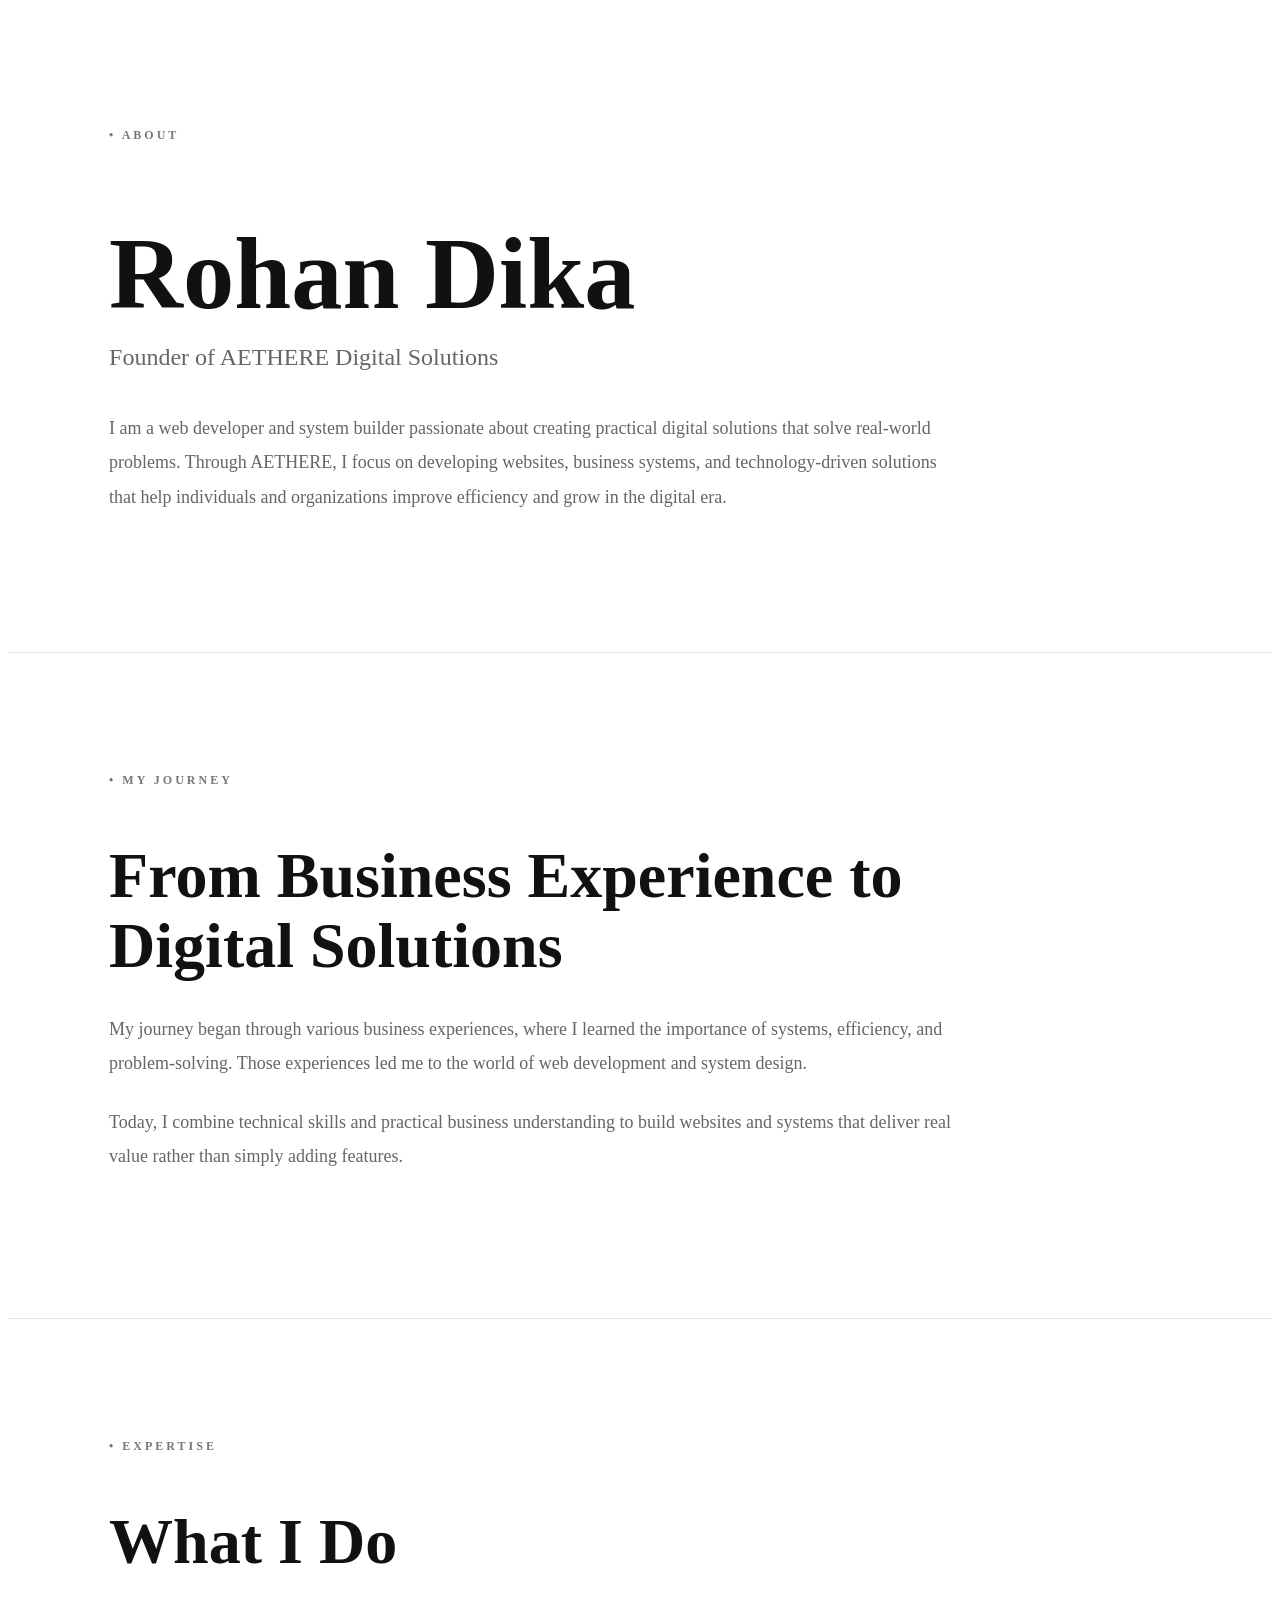
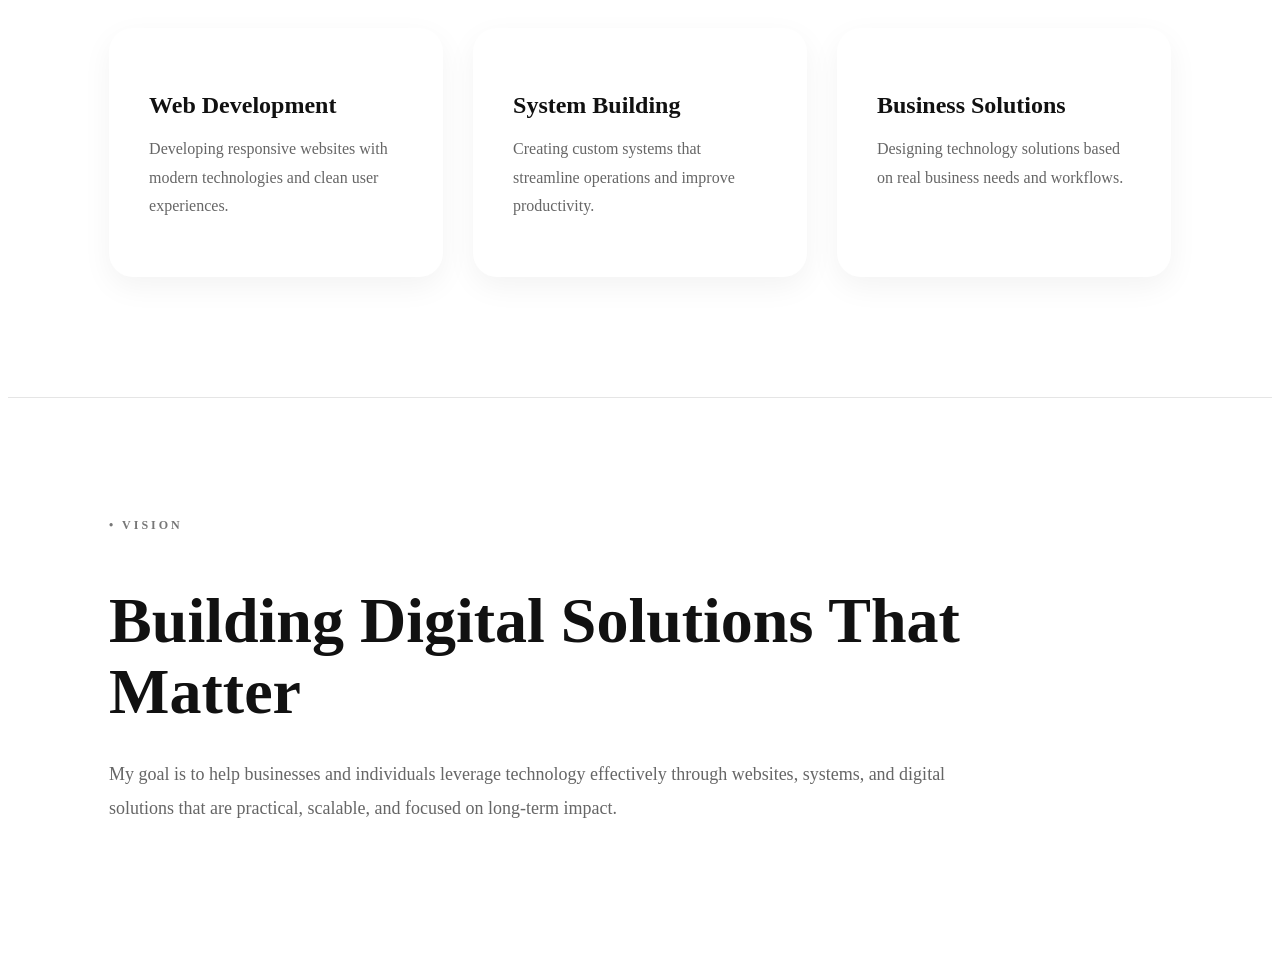
==== about.html @ d003dc17 "Initial portfolio upload" ====
<!DOCTYPE html>
<html lang="en">

<head>
    <meta charset="UTF-8">
    <meta name="viewport" content="width=device-width, initial-scale=1.0">
    <title>About | AETHERE</title>

    <style>
        /* =========================
   ABOUT PAGE
========================= */

.about-page,
.journey,
.expertise,
.vision{
    padding:120px 8%;
}

.container{
    max-width:1400px;
    margin:auto;
}

.section-tag{
    display:block;
    font-size:12px;
    font-weight:600;
    letter-spacing:3px;
    text-transform:uppercase;
    color:#777;
    margin-bottom:20px;
}

.about-page h1{
    font-size:clamp(60px,8vw,120px);
    line-height:.9;
    margin-bottom:15px;
    color:#111;
}

.about-page h3{
    font-size:24px;
    font-weight:500;
    color:#666;
    margin-bottom:40px;
}

.about-intro{
    max-width:850px;
    font-size:18px;
    line-height:1.9;
    color:#666;
}

.journey{
    border-top:1px solid #e5e5e5;
}

.journey h2,
.expertise h2,
.vision h2{
    font-size:clamp(42px,5vw,72px);
    line-height:1.1;
    margin-bottom:30px;
    color:#111;
    max-width:900px;
}

.journey p,
.vision p{
    max-width:850px;
    font-size:18px;
    line-height:1.9;
    color:#666;
    margin-bottom:25px;
}

/* =========================
   EXPERTISE
========================= */

.expertise-grid{
    display:grid;
    grid-template-columns:repeat(auto-fit,minmax(280px,1fr));
    gap:30px;
    margin-top:50px;
}

.card{
    background:#fff;
    padding:40px;
    border-radius:24px;
    box-shadow:0 10px 30px rgba(0,0,0,.05);
    transition:.4s ease;
}

.card:hover{
    transform:translateY(-10px);
    box-shadow:0 20px 50px rgba(0,0,0,.08);
}

.card h3{
    font-size:24px;
    margin-bottom:15px;
    color:#111;
}

.card p{
    color:#666;
    line-height:1.8;
}

/* =========================
   SECTION DIVIDER
========================= */

.expertise,
.vision{
    border-top:1px solid #e5e5e5;
}

/* =========================
   FADE ANIMATION
========================= */

.about-page,
.journey,
.expertise,
.vision{
    animation:fadeUp .8s ease;
}

@keyframes fadeUp{

    from{
        opacity:0;
        transform:translateY(40px);
    }

    to{
        opacity:1;
        transform:translateY(0);
    }

}

/* =========================
   RESPONSIVE
========================= */

@media(max-width:768px){

    .about-page,
    .journey,
    .expertise,
    .vision{
        padding:80px 7%;
    }

    .about-page h1{
        font-size:56px;
    }

    .about-page h3{
        font-size:20px;
    }

    .journey h2,
    .expertise h2,
    .vision h2{
        font-size:42px;
    }

    .about-intro,
    .journey p,
    .vision p{
        font-size:16px;
    }

    .card{
        padding:30px;
    }

}
    </style>
</head>

<body>

<section class="about-page">

    <div class="container">

        <span class="section-tag">
            • ABOUT
        </span>

        <h1>
            Rohan Dika
        </h1>

        <h3>
            Founder of AETHERE Digital Solutions
        </h3>

        <p class="about-intro">

            I am a web developer and system builder passionate about
            creating practical digital solutions that solve real-world
            problems. Through AETHERE, I focus on developing websites,
            business systems, and technology-driven solutions that help
            individuals and organizations improve efficiency and grow
            in the digital era.

        </p>

    </div>

</section>

<section class="journey">

    <div class="container">

        <span class="section-tag">
            • MY JOURNEY
        </span>

        <h2>
            From Business Experience
            to Digital Solutions
        </h2>

        <p>

            My journey began through various business experiences,
            where I learned the importance of systems, efficiency,
            and problem-solving. Those experiences led me to the
            world of web development and system design.

        </p>

        <p>

            Today, I combine technical skills and practical business
            understanding to build websites and systems that deliver
            real value rather than simply adding features.

        </p>

    </div>

</section>

<section class="expertise">

    <div class="container">

        <span class="section-tag">
            • EXPERTISE
        </span>

        <h2>
            What I Do
        </h2>

        <div class="expertise-grid">

            <div class="card">

                <h3>Web Development</h3>

                <p>
                    Developing responsive websites with modern
                    technologies and clean user experiences.
                </p>

            </div>

            <div class="card">

                <h3>System Building</h3>

                <p>
                    Creating custom systems that streamline
                    operations and improve productivity.
                </p>

            </div>

            <div class="card">

                <h3>Business Solutions</h3>

                <p>
                    Designing technology solutions based on
                    real business needs and workflows.
                </p>

            </div>

        </div>

    </div>

</section>

<section class="vision">

    <div class="container">

        <span class="section-tag">
            • VISION
        </span>

        <h2>
            Building Digital
            Solutions That Matter
        </h2>

        <p>

            My goal is to help businesses and individuals leverage
            technology effectively through websites, systems, and
            digital solutions that are practical, scalable, and
            focused on long-term impact.

        </p>

    </div>

</section>

</body>
</html>
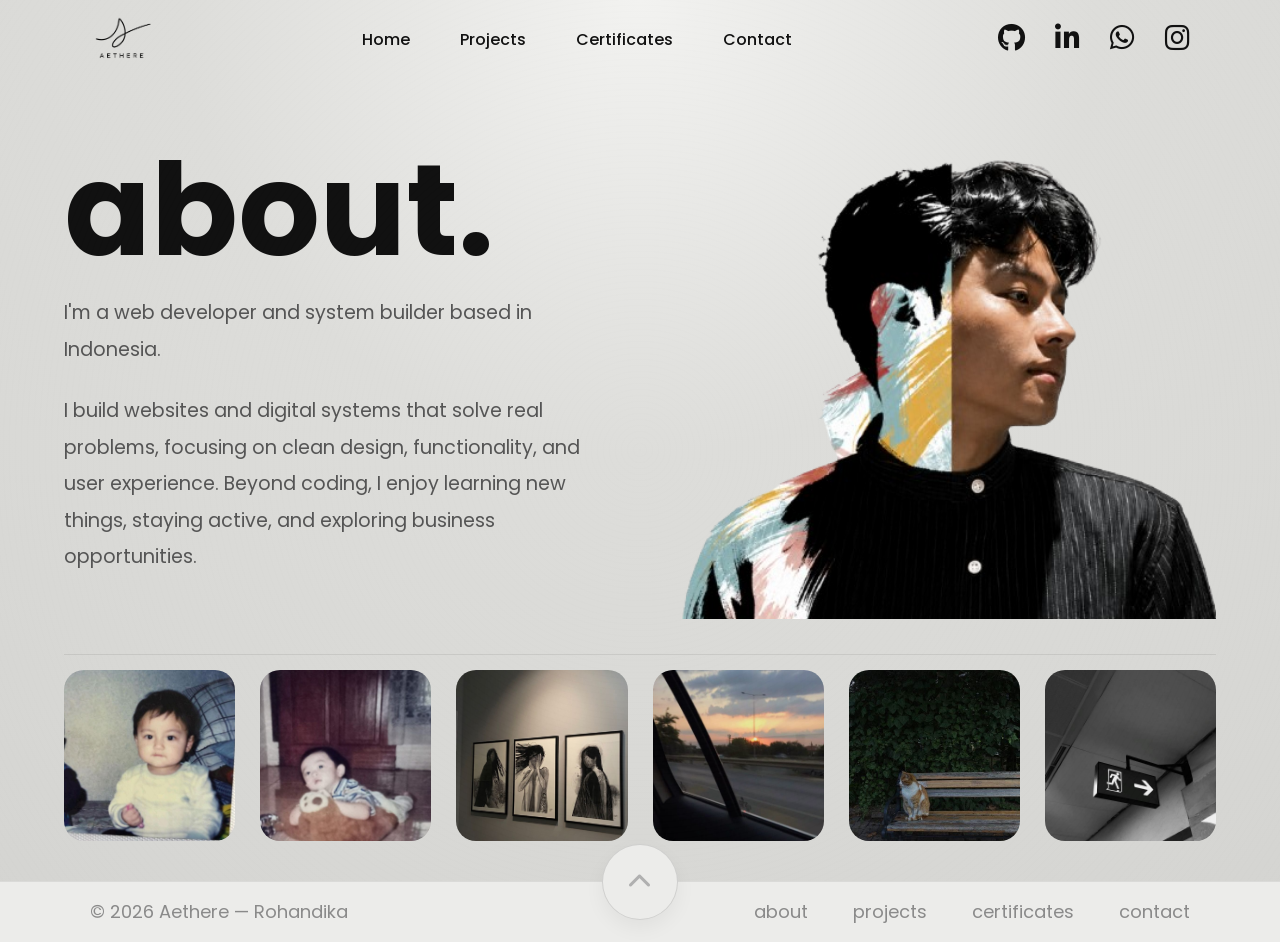
==== commit cbae5ebb: "Update portfolio layout and mobile responsiveness" ====
--- a/about.html
+++ b/about.html
@@ -4,334 +4,170 @@
 <head>
     <meta charset="UTF-8">
     <meta name="viewport" content="width=device-width, initial-scale=1.0">
-    <title>About | AETHERE</title>
+    <title>Aethere | Rohandika</title>
 
-    <style>
-        /* =========================
-   ABOUT PAGE
-========================= */
+    <link rel="stylesheet" href="assets/css/about.css">
 
-.about-page,
-.journey,
-.expertise,
-.vision{
-    padding:120px 8%;
-}
+    <link href="https://fonts.googleapis.com/css2?family=Poppins:wght@300;400;500;600;700;800&display=swap"
+        rel="stylesheet">
 
-.container{
-    max-width:1400px;
-    margin:auto;
-}
-
-.section-tag{
-    display:block;
-    font-size:12px;
-    font-weight:600;
-    letter-spacing:3px;
-    text-transform:uppercase;
-    color:#777;
-    margin-bottom:20px;
-}
-
-.about-page h1{
-    font-size:clamp(60px,8vw,120px);
-    line-height:.9;
-    margin-bottom:15px;
-    color:#111;
-}
-
-.about-page h3{
-    font-size:24px;
-    font-weight:500;
-    color:#666;
-    margin-bottom:40px;
-}
-
-.about-intro{
-    max-width:850px;
-    font-size:18px;
-    line-height:1.9;
-    color:#666;
-}
-
-.journey{
-    border-top:1px solid #e5e5e5;
-}
-
-.journey h2,
-.expertise h2,
-.vision h2{
-    font-size:clamp(42px,5vw,72px);
-    line-height:1.1;
-    margin-bottom:30px;
-    color:#111;
-    max-width:900px;
-}
-
-.journey p,
-.vision p{
-    max-width:850px;
-    font-size:18px;
-    line-height:1.9;
-    color:#666;
-    margin-bottom:25px;
-}
-
-/* =========================
-   EXPERTISE
-========================= */
-
-.expertise-grid{
-    display:grid;
-    grid-template-columns:repeat(auto-fit,minmax(280px,1fr));
-    gap:30px;
-    margin-top:50px;
-}
-
-.card{
-    background:#fff;
-    padding:40px;
-    border-radius:24px;
-    box-shadow:0 10px 30px rgba(0,0,0,.05);
-    transition:.4s ease;
-}
-
-.card:hover{
-    transform:translateY(-10px);
-    box-shadow:0 20px 50px rgba(0,0,0,.08);
-}
-
-.card h3{
-    font-size:24px;
-    margin-bottom:15px;
-    color:#111;
-}
-
-.card p{
-    color:#666;
-    line-height:1.8;
-}
-
-/* =========================
-   SECTION DIVIDER
-========================= */
-
-.expertise,
-.vision{
-    border-top:1px solid #e5e5e5;
-}
-
-/* =========================
-   FADE ANIMATION
-========================= */
-
-.about-page,
-.journey,
-.expertise,
-.vision{
-    animation:fadeUp .8s ease;
-}
-
-@keyframes fadeUp{
-
-    from{
-        opacity:0;
-        transform:translateY(40px);
-    }
-
-    to{
-        opacity:1;
-        transform:translateY(0);
-    }
-
-}
-
-/* =========================
-   RESPONSIVE
-========================= */
-
-@media(max-width:768px){
-
-    .about-page,
-    .journey,
-    .expertise,
-    .vision{
-        padding:80px 7%;
-    }
-
-    .about-page h1{
-        font-size:56px;
-    }
-
-    .about-page h3{
-        font-size:20px;
-    }
-
-    .journey h2,
-    .expertise h2,
-    .vision h2{
-        font-size:42px;
-    }
-
-    .about-intro,
-    .journey p,
-    .vision p{
-        font-size:16px;
-    }
-
-    .card{
-        padding:30px;
-    }
-
-}
-    </style>
+        <link rel="stylesheet"
+href="https://cdnjs.cloudflare.com/ajax/libs/font-awesome/6.7.2/css/all.min.css">
 </head>
 
 <body>
 
-<section class="about-page">
+  <nav class="navbar">
 
-    <div class="container">
+    <a href="aethere.html" class="logo">
+        <img src="assets/images/logo.png" alt="Aethere Logo">
+    </a>
 
-        <span class="section-tag">
-            • ABOUT
-        </span>
+    <!-- HAMBURGER -->
+    <div class="hamburger">
 
-        <h1>
-            Rohan Dika
-        </h1>
+        <span></span>
+        <span></span>
+        <span></span>
 
-        <h3>
-            Founder of AETHERE Digital Solutions
-        </h3>
+    </div>
 
-        <p class="about-intro">
+    <!-- MENU -->
+ <ul class="nav-links">
 
-            I am a web developer and system builder passionate about
-            creating practical digital solutions that solve real-world
-            problems. Through AETHERE, I focus on developing websites,
-            business systems, and technology-driven solutions that help
-            individuals and organizations improve efficiency and grow
-            in the digital era.
+    <li><a href="index.html">Home</a></li>
 
-        </p>
+    <li><a href="projects.html">Projects</a></li>
+
+    <li><a href="certificates.html">Certificates</a></li>
+
+    <li><a href="contact.html">Contact</a></li>
+
+    <li class="mobile-social">
+
+        <a href="https://github.com/aethereeth-code" target="_blank">
+            <i class="fa-brands fa-github"></i>
+        </a>
+
+        <a href="https://www.linkedin.com/in/rohandika-121b37414" target="_blank">
+            <i class="fa-brands fa-linkedin-in"></i>
+        </a>
+
+        <a href="https://wa.me/628985493923" target="_blank">
+            <i class="fa-brands fa-whatsapp"></i>
+        </a>
+
+        <a href="https://www.instagram.com/aethereeth" target="_blank">
+            <i class="fa-brands fa-instagram"></i>
+        </a>
+
+    </li>
+
+</ul>
+
+    <!-- SOCIAL -->
+    <div class="social-links">
+
+        <a href="https://github.com/aethereeth-code"
+           target="_blank">
+
+            <i class="fa-brands fa-github"></i>
+
+        </a>
+
+        <a href="https://www.linkedin.com/in/rohandika-121b37414"
+           target="_blank">
+
+            <i class="fa-brands fa-linkedin-in"></i>
+
+        </a>
+
+        <a href="https://wa.me/628985493923"
+           target="_blank">
+
+            <i class="fa-brands fa-whatsapp"></i>
+
+        </a>
+
+        <a href="https://www.instagram.com/aethereeth"
+           target="_blank">
+
+            <i class="fa-brands fa-instagram"></i>
+
+        </a>
+
+    </div>
+
+</nav>
+
+<section class="about-section">
+
+    <div class="about-grid">
+
+        <div class="about-text">
+
+            <h1>about.</h1>
+
+         <p class="intro">
+    I'm a web developer and system builder based in Indonesia.
+</p>
+
+<p>
+    I build websites and digital systems that solve real problems,
+    focusing on clean design, functionality, and user experience.
+    Beyond coding, I enjoy learning new things, staying active,
+    and exploring business opportunities.
+</p>
+
+        </div>
+
+        <div class="about-image">
+
+            <img src="assets/images/profile2.png" alt="Rohandika">
+
+        </div>
+
+    </div>
+
+    <div class="memory-gallery">
+
+        <img src="assets/images/childhood.jpg" alt="">
+        <img src="assets/images/school.jpg" alt="">
+        <img src="assets/images/current.jpg" alt="">
+        <img src="assets/images/work.jpg" alt="">
+        <img src="assets/images/gym.jpg" alt="">
+        <img src="assets/images/family.jpg" alt="">
 
     </div>
 
 </section>
 
-<section class="journey">
+<footer class="footer">
+<a href="#" class="back-top" id="backTop">
+    <i class="fa-solid fa-chevron-up"></i>
+</a>
 
-    <div class="container">
+    <div class="footer-content">
 
-        <span class="section-tag">
-            • MY JOURNEY
-        </span>
+        <p>© 2026 Aethere — Rohandika</p>
 
-        <h2>
-            From Business Experience
-            to Digital Solutions
-        </h2>
+        <div class="footer-links">
 
-        <p>
+            <a href="about.html">about</a>
 
-            My journey began through various business experiences,
-            where I learned the importance of systems, efficiency,
-            and problem-solving. Those experiences led me to the
-            world of web development and system design.
+            <a href="projects.html">projects</a>
 
-        </p>
+            <a href="certificates.html">certificates</a>
 
-        <p>
-
-            Today, I combine technical skills and practical business
-            understanding to build websites and systems that deliver
-            real value rather than simply adding features.
-
-        </p>
-
-    </div>
-
-</section>
-
-<section class="expertise">
-
-    <div class="container">
-
-        <span class="section-tag">
-            • EXPERTISE
-        </span>
-
-        <h2>
-            What I Do
-        </h2>
-
-        <div class="expertise-grid">
-
-            <div class="card">
-
-                <h3>Web Development</h3>
-
-                <p>
-                    Developing responsive websites with modern
-                    technologies and clean user experiences.
-                </p>
-
-            </div>
-
-            <div class="card">
-
-                <h3>System Building</h3>
-
-                <p>
-                    Creating custom systems that streamline
-                    operations and improve productivity.
-                </p>
-
-            </div>
-
-            <div class="card">
-
-                <h3>Business Solutions</h3>
-
-                <p>
-                    Designing technology solutions based on
-                    real business needs and workflows.
-                </p>
-
-            </div>
+            <a href="contact.html">contact</a>
 
         </div>
 
     </div>
 
-</section>
+</footer>
 
-<section class="vision">
+<script src="assets/js/main.js"></script>
+</body>
 
-    <div class="container">
-
-        <span class="section-tag">
-            • VISION
-        </span>
-
-        <h2>
-            Building Digital
-            Solutions That Matter
-        </h2>
-
-        <p>
-
-            My goal is to help businesses and individuals leverage
-            technology effectively through websites, systems, and
-            digital solutions that are practical, scalable, and
-            focused on long-term impact.
-
-        </p>
-
-    </div>
-
-</section>
-
-</body>
 </html>
--- a/assets/css/about.css
+++ b/assets/css/about.css
@@ -0,0 +1,599 @@
+* {
+    margin: 0;
+    padding: 0;
+    box-sizing: border-box;
+}
+
+body {
+    font-family: 'Poppins', sans-serif;
+    color: #111;
+    overflow-x: hidden;
+    min-height: 100vh;
+
+    background:
+        radial-gradient(
+            circle at top,
+            #f2f2f0 0%,
+            #ddddda 40%,
+            #d4d4d1 100%
+        );
+
+    position: relative;
+}
+
+/* Texture tissue */
+body::before {
+    content: "";
+    position: fixed;
+    inset: 0;
+
+    pointer-events: none;
+
+    opacity: .04;
+
+    background-image:
+        repeating-radial-gradient(
+            circle at center,
+            rgba(0, 0, 0, .08) 0,
+            rgba(0, 0, 0, .08) 1px,
+            transparent 2px,
+            transparent 6px
+        );
+
+    z-index: 0;
+}
+
+.navbar,
+.hero {
+    position: relative;
+    z-index: 1;
+}
+
+/* NAVBAR */
+
+.navbar {
+    display: flex;
+    justify-content: space-between;
+    align-items: center;
+
+    padding: 15px 7%;
+}
+
+.logo{
+    text-decoration: none;
+    color: inherit;
+    display: inline-block;
+}
+.navbar ul {
+    display: flex;
+    gap: 50px;
+    list-style: none;
+}
+
+.navbar a {
+    text-decoration: none;
+    color: #111;
+}
+
+/*js*/
+
+.navbar {
+
+    position: sticky;
+
+    top: 0;
+
+    z-index: 999;
+
+    transition: .3s;
+}
+
+.navbar.scrolled {
+
+    background: rgba(255, 255, 255, .7);
+
+    backdrop-filter: blur(12px);
+
+    box-shadow:
+        0 10px 30px rgba(0, 0, 0, .05);
+}
+
+.mobile-social{
+    display:none;
+}
+
+.social-links {
+    display: flex;
+    align-items: center;
+    gap: 30px;
+}
+
+.social-links a {
+    color: #111;
+    font-size: 28px;
+
+    transition: .3s ease;
+}
+
+.social-links a:hover {
+    transform: translateY(-4px);
+    opacity: .7;
+}
+
+.nav-links{
+    display:flex;
+    gap:50px;
+    list-style:none;
+}
+
+.nav-links a{
+    text-decoration:none;
+    color:#111;
+    font-weight:500;
+    position:relative;
+    transition:.3s ease;
+}
+
+.nav-links a::after{
+    content:'';
+    position:absolute;
+    left:0;
+    bottom:-8px;
+    width:0;
+    height:2px;
+    background:#111;
+    transition:.3s ease;
+}
+
+.nav-links a:hover::after,
+.nav-links a.active::after{
+    width:100%;
+}
+
+.nav-links a:hover{
+    opacity:.7;
+}
+
+.logo{
+    display:flex;
+    align-items:center;
+    height:auto;
+}
+
+.logo img{
+    width:65px;
+    height:auto;
+    display:block;
+}
+
+.logo img:hover {
+    opacity: .8;
+}
+
+.hamburger{
+
+    display:none;
+
+    flex-direction:column;
+
+    gap:5px;
+
+    cursor:pointer;
+}
+
+.hamburger span{
+
+    width:28px;
+
+    height:3px;
+
+    background:#111;
+
+    border-radius:20px;
+
+    transition:.3s;
+}
+
+
+.about-section{
+    width:min(1400px,90%);
+    margin:auto;
+    padding:60px 0 80px;
+}
+
+.about-grid{
+    display:grid;
+    grid-template-columns:1fr 1fr;
+
+    align-items:center;
+
+    gap:80px;
+
+      padding-bottom:35px;
+
+    border-bottom:1px solid rgba(0,0,0,.08);
+}
+
+.about-text h1{
+    font-size:clamp(5rem,10vw,8rem);
+
+    line-height:.85;
+
+    margin-bottom:30px;
+}
+
+.intro{
+    font-size:2rem;
+
+    color:#666;
+
+    margin-bottom:40px;
+}
+
+.about-text p{
+    font-size:1.2rem;
+
+    line-height:1.9;
+
+    color:#555;
+
+    margin-bottom:25px;
+}
+
+.about-image{
+
+    display:flex;
+
+    justify-content:center;
+
+    align-items:flex-start;
+
+    height:480px;
+
+    overflow:hidden;
+}
+
+.about-image img{
+
+    width:100%;
+
+    max-width:600px;
+
+    display:block;
+}
+
+.memory-gallery{
+    display:grid;
+
+    grid-template-columns:repeat(6,1fr);
+
+    gap:25px;
+
+      margin-top:15px;
+}
+
+.memory-gallery img{
+    width:100%;
+
+    aspect-ratio:1;
+
+    object-fit:cover;
+
+    border-radius:20px;
+
+    transition:.3s;
+}
+
+.memory-gallery img:hover{
+    transform:translateY(-8px);
+}
+
+/*footer*/
+.footer{
+
+    position:relative;
+
+    padding:10px 7%;
+
+    margin-top:-40px;
+
+    background:#ececea;
+
+    border-top:1px solid rgba(0,0,0,.08);
+}
+.back-top{
+
+    position:absolute;
+
+    top:-38px;
+
+    left:50%;
+
+    transform:translateX(-50%);
+
+    width:76px;
+
+    height:76px;
+
+    border-radius:50%;
+
+    background:#ececea;
+
+    border:1px solid rgba(0,0,0,.12);
+
+    display:flex;
+
+    align-items:center;
+
+    justify-content:center;
+
+    text-decoration:none;
+
+    color:#b0b0b0;
+
+    font-size:24px;
+
+    transition:.3s;
+
+    box-shadow:
+    0 8px 20px rgba(0,0,0,.05);
+}
+
+.back-top:hover{
+
+    transform:translateX(-50%) translateY(-5px);
+
+    color:#111;
+}
+
+.footer-content{
+    max-width:1400px;
+
+    margin:auto;
+
+    display:flex;
+
+    justify-content:space-between;
+
+    align-items:center;
+
+    min-height:40px;
+}
+
+.footer-content p{
+
+    color:#8a8a8a;
+
+    font-size:18px;
+
+    margin:0;
+}
+
+.footer-links{
+
+    display:flex;
+
+    gap:45px;
+}
+
+.footer-links a{
+
+    text-decoration:none;
+
+    color:#8a8a8a;
+
+    font-size:18px;
+
+    transition:.3s;
+}
+
+.footer-links a:hover{
+
+    color:#111;
+}
+
+
+@media (max-width:768px){
+
+    /* NAVBAR */
+
+    .navbar{
+        display:flex;
+        justify-content:space-between;
+        align-items:center;
+        padding:15px 20px;
+        position:relative;
+    }
+
+    .logo img{
+        width:60px;
+        height:auto;
+    }
+
+    /* HAMBURGER */
+
+    .hamburger{
+        display:flex;
+        flex-direction:column;
+        gap:5px;
+        cursor:pointer;
+        z-index:1001;
+    }
+
+    .hamburger span{
+        width:28px;
+        height:3px;
+        background:#111;
+        border-radius:20px;
+    }
+
+    /* MENU */
+
+    .nav-links{
+        position:absolute;
+        top:100%;
+        left:0;
+        width:100%;
+        background:#ececea;
+
+        display:flex;
+        flex-direction:column;
+        align-items:center;
+
+        gap:25px;
+        padding:30px 0;
+
+        transform:translateY(-150%);
+        opacity:0;
+        visibility:hidden;
+
+        transition:.4s ease;
+        z-index:999;
+    }
+
+    .nav-links.active{
+        transform:translateY(0);
+        opacity:1;
+        visibility:visible;
+    }
+
+    .social-links{
+        display:none;
+    }
+
+    .mobile-social{
+        display:flex !important;
+        justify-content:center;
+        align-items:center;
+        gap:30px;
+        margin-top:25px;
+        padding-top:25px;
+        border-top:1px solid rgba(0,0,0,.1);
+        width:100%;
+    }
+
+    .mobile-social a{
+        font-size:28px;
+        color:#111;
+    }
+
+    .about-section{
+        width:90%;
+        padding:40px 0 60px;
+    }
+
+    .about-grid{
+        display:grid;
+        grid-template-columns:1fr;
+        gap:25px;
+
+        padding-bottom:30px;
+    }
+
+    /* TEXT */
+    .about-text{
+        text-align:left;
+    }
+
+    .about-text h1{
+        font-size:4.5rem;
+        line-height:.9;
+        margin-bottom:20px;
+    }
+
+    .intro{
+        font-size:1rem;
+        margin-bottom:20px;
+    }
+
+    .about-text p{
+        font-size:.95rem;
+        line-height:1.8;
+        margin-bottom:15px;
+    }
+
+    /* FOTO */
+    .about-image{
+        overflow:hidden;
+        display:flex;
+        justify-content:center;
+    }
+
+    .about-image img{
+        width:100%;
+        max-width:330px;
+
+        /* potong bagian bawah */
+        height:380px;
+        object-fit:cover;
+        object-position:center top;
+
+        transform:translateY(25px);
+    }
+
+    /* GALERI */
+    .memory-gallery{
+        grid-template-columns:repeat(2,1fr);
+
+        gap:12px;
+
+        margin-top:25px;
+    }
+
+    .memory-gallery img{
+        border-radius:15px;
+    }
+ 
+}
+
+
+@media (max-width:768px){
+
+ .footer{
+    padding:70px 20px 25px !important;
+    margin-top:40px !important;
+}
+
+    .footer-content{
+        display:flex !important;
+        justify-content:center !important;
+        align-items:center !important;
+        text-align:center !important;
+
+        min-height:auto !important;
+        max-width:none !important;
+    }
+
+    .footer-content p{
+        width:100%;
+        text-align:center;
+        margin:0;
+         font-size:14px;
+    }
+
+    .footer-links{
+        display:none !important;
+    }
+
+    .back-top{
+          width:55px;
+    height:55px;
+    top:-22px;
+        font-size:18px;
+    }
+
+     .projects-section{
+        padding-bottom:20px !important;
+    }
+
+    .projects-grid{
+        margin-bottom:0 !important;
+    }
+
+    .footer{
+        margin-top:10px !important;
+    }
+   .explore-btn{
+        display:none !important;
+    }
+}
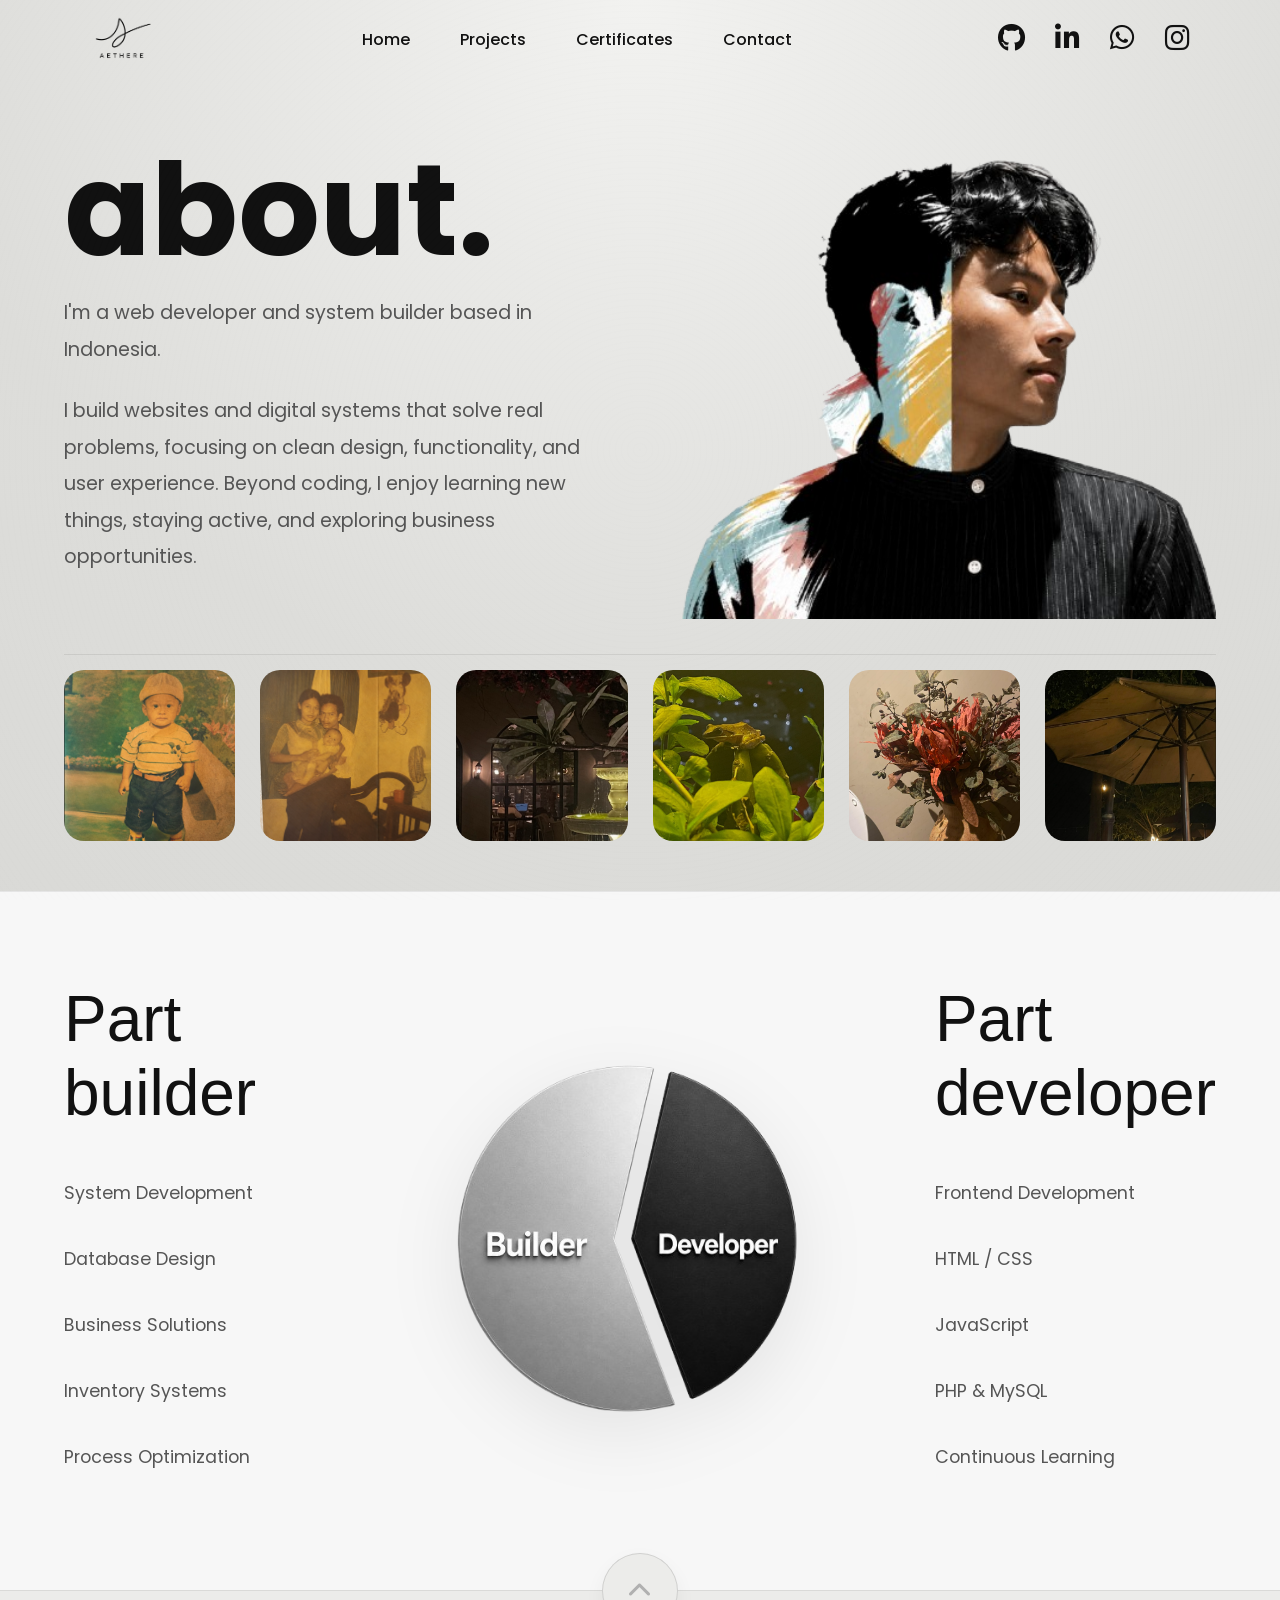
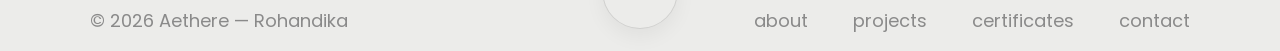
==== commit d56259ef: "Initial AETHERE portfolio commit" ====
--- a/about.html
+++ b/about.html
@@ -142,6 +142,50 @@
 
 </section>
 
+<!--Grafik-->
+<section class="expertise-section">
+
+    <div class="expertise-grid">
+
+        <div class="expertise-left">
+
+            <h2>Part builder</h2>
+
+            <ul>
+                <li>System Development</li>
+                <li>Database Design</li>
+                <li>Business Solutions</li>
+                <li>Inventory Systems</li>
+                <li>Process Optimization</li>
+            </ul>
+
+        </div>
+
+        <div class="expertise-center">
+
+            <img src="assets/images/builder-developer.png"
+                 alt="Builder vs Developer">
+
+        </div>
+
+        <div class="expertise-right">
+
+            <h2>Part developer</h2>
+
+            <ul>
+                <li>Frontend Development</li>
+                <li>HTML / CSS</li>
+                <li>JavaScript</li>
+                <li>PHP & MySQL</li>
+                <li>Continuous Learning</li>
+            </ul>
+
+        </div>
+
+    </div>
+
+</section>
+
 <footer class="footer">
 <a href="#" class="back-top" id="backTop">
     <i class="fa-solid fa-chevron-up"></i>
--- a/assets/css/about.css
+++ b/assets/css/about.css
@@ -1,520 +1,587 @@
-* {
-    margin: 0;
-    padding: 0;
-    box-sizing: border-box;
-}
-
-body {
-    font-family: 'Poppins', sans-serif;
-    color: #111;
-    overflow-x: hidden;
-    min-height: 100vh;
-
-    background:
-        radial-gradient(
-            circle at top,
-            #f2f2f0 0%,
-            #ddddda 40%,
-            #d4d4d1 100%
-        );
-
-    position: relative;
-}
-
-/* Texture tissue */
-body::before {
-    content: "";
-    position: fixed;
-    inset: 0;
-
-    pointer-events: none;
-
-    opacity: .04;
-
-    background-image:
-        repeating-radial-gradient(
-            circle at center,
-            rgba(0, 0, 0, .08) 0,
-            rgba(0, 0, 0, .08) 1px,
-            transparent 2px,
-            transparent 6px
-        );
-
-    z-index: 0;
-}
-
-.navbar,
-.hero {
-    position: relative;
-    z-index: 1;
-}
-
-/* NAVBAR */
-
-.navbar {
-    display: flex;
-    justify-content: space-between;
-    align-items: center;
-
-    padding: 15px 7%;
-}
-
-.logo{
-    text-decoration: none;
-    color: inherit;
-    display: inline-block;
-}
-.navbar ul {
-    display: flex;
-    gap: 50px;
-    list-style: none;
-}
-
-.navbar a {
-    text-decoration: none;
-    color: #111;
-}
-
-/*js*/
-
-.navbar {
-
-    position: sticky;
-
-    top: 0;
-
-    z-index: 999;
-
-    transition: .3s;
-}
-
-.navbar.scrolled {
-
-    background: rgba(255, 255, 255, .7);
-
-    backdrop-filter: blur(12px);
-
-    box-shadow:
-        0 10px 30px rgba(0, 0, 0, .05);
-}
-
-.mobile-social{
-    display:none;
-}
-
-.social-links {
-    display: flex;
-    align-items: center;
-    gap: 30px;
-}
-
-.social-links a {
-    color: #111;
-    font-size: 28px;
-
-    transition: .3s ease;
-}
-
-.social-links a:hover {
-    transform: translateY(-4px);
-    opacity: .7;
-}
-
-.nav-links{
-    display:flex;
-    gap:50px;
-    list-style:none;
-}
-
-.nav-links a{
-    text-decoration:none;
-    color:#111;
-    font-weight:500;
-    position:relative;
-    transition:.3s ease;
-}
-
-.nav-links a::after{
-    content:'';
-    position:absolute;
-    left:0;
-    bottom:-8px;
-    width:0;
-    height:2px;
-    background:#111;
-    transition:.3s ease;
-}
-
-.nav-links a:hover::after,
-.nav-links a.active::after{
-    width:100%;
-}
-
-.nav-links a:hover{
-    opacity:.7;
-}
-
-.logo{
-    display:flex;
-    align-items:center;
-    height:auto;
-}
-
-.logo img{
-    width:65px;
-    height:auto;
-    display:block;
-}
-
-.logo img:hover {
-    opacity: .8;
-}
-
-.hamburger{
-
-    display:none;
-
-    flex-direction:column;
-
-    gap:5px;
-
-    cursor:pointer;
-}
-
-.hamburger span{
-
-    width:28px;
-
-    height:3px;
-
-    background:#111;
-
-    border-radius:20px;
-
-    transition:.3s;
-}
-
-
-.about-section{
-    width:min(1400px,90%);
-    margin:auto;
-    padding:60px 0 80px;
-}
-
-.about-grid{
-    display:grid;
-    grid-template-columns:1fr 1fr;
-
-    align-items:center;
-
-    gap:80px;
-
-      padding-bottom:35px;
-
-    border-bottom:1px solid rgba(0,0,0,.08);
-}
-
-.about-text h1{
-    font-size:clamp(5rem,10vw,8rem);
-
-    line-height:.85;
-
-    margin-bottom:30px;
-}
-
-.intro{
-    font-size:2rem;
-
-    color:#666;
-
-    margin-bottom:40px;
-}
-
-.about-text p{
-    font-size:1.2rem;
-
-    line-height:1.9;
-
-    color:#555;
-
-    margin-bottom:25px;
-}
-
-.about-image{
-
-    display:flex;
-
-    justify-content:center;
-
-    align-items:flex-start;
-
-    height:480px;
-
-    overflow:hidden;
-}
-
-.about-image img{
-
-    width:100%;
-
-    max-width:600px;
-
-    display:block;
-}
-
-.memory-gallery{
-    display:grid;
-
-    grid-template-columns:repeat(6,1fr);
-
-    gap:25px;
-
-      margin-top:15px;
-}
-
-.memory-gallery img{
-    width:100%;
-
-    aspect-ratio:1;
-
-    object-fit:cover;
-
-    border-radius:20px;
-
-    transition:.3s;
-}
-
-.memory-gallery img:hover{
-    transform:translateY(-8px);
-}
-
-/*footer*/
-.footer{
-
-    position:relative;
-
-    padding:10px 7%;
-
-    margin-top:-40px;
-
-    background:#ececea;
-
-    border-top:1px solid rgba(0,0,0,.08);
-}
-.back-top{
-
-    position:absolute;
-
-    top:-38px;
-
-    left:50%;
-
-    transform:translateX(-50%);
-
-    width:76px;
-
-    height:76px;
-
-    border-radius:50%;
-
-    background:#ececea;
-
-    border:1px solid rgba(0,0,0,.12);
-
-    display:flex;
-
-    align-items:center;
-
-    justify-content:center;
-
-    text-decoration:none;
-
-    color:#b0b0b0;
-
-    font-size:24px;
-
-    transition:.3s;
-
-    box-shadow:
-    0 8px 20px rgba(0,0,0,.05);
-}
-
-.back-top:hover{
-
-    transform:translateX(-50%) translateY(-5px);
-
-    color:#111;
-}
-
-.footer-content{
-    max-width:1400px;
-
-    margin:auto;
-
-    display:flex;
-
-    justify-content:space-between;
-
-    align-items:center;
-
-    min-height:40px;
-}
-
-.footer-content p{
-
-    color:#8a8a8a;
-
-    font-size:18px;
-
-    margin:0;
-}
-
-.footer-links{
-
-    display:flex;
-
-    gap:45px;
-}
-
-.footer-links a{
-
-    text-decoration:none;
-
-    color:#8a8a8a;
-
-    font-size:18px;
-
-    transition:.3s;
-}
-
-.footer-links a:hover{
-
-    color:#111;
-}
-
-
-@media (max-width:768px){
+    * {
+        margin: 0;
+        padding: 0;
+        box-sizing: border-box;
+    }
+
+    body {
+        font-family: 'Poppins', sans-serif;
+        color: #111;
+        overflow-x: hidden;
+        min-height: 100vh;
+
+        background:
+            radial-gradient(
+                circle at top,
+                #f2f2f0 0%,
+                #ddddda 40%,
+                #d4d4d1 100%
+            );
+
+        position: relative;
+    }
+
+    /* Texture tissue */
+    body::before {
+        content: "";
+        position: fixed;
+        inset: 0;
+
+        pointer-events: none;
+
+        opacity: .04;
+
+        background-image:
+            repeating-radial-gradient(
+                circle at center,
+                rgba(0, 0, 0, .08) 0,
+                rgba(0, 0, 0, .08) 1px,
+                transparent 2px,
+                transparent 6px
+            );
+
+        z-index: 0;
+    }
+
+    .navbar,
+    .hero {
+        position: relative;
+        z-index: 1;
+    }
 
     /* NAVBAR */
 
-    .navbar{
+    .navbar {
+        display: flex;
+        justify-content: space-between;
+        align-items: center;
+
+        padding: 15px 7%;
+    }
+
+    .logo{
+        text-decoration: none;
+        color: inherit;
+        display: inline-block;
+    }
+    .navbar ul {
+        display: flex;
+        gap: 50px;
+        list-style: none;
+    }
+
+    .navbar a {
+        text-decoration: none;
+        color: #111;
+    }
+
+    /*js*/
+
+    .navbar {
+
+        position: sticky;
+
+        top: 0;
+
+        z-index: 999;
+
+        transition: .3s;
+    }
+
+    .navbar.scrolled {
+
+        background: rgba(255, 255, 255, .7);
+
+        backdrop-filter: blur(12px);
+
+        box-shadow:
+            0 10px 30px rgba(0, 0, 0, .05);
+    }
+
+    .mobile-social{
+        display:none;
+    }
+
+    .social-links {
+        display: flex;
+        align-items: center;
+        gap: 30px;
+    }
+
+    .social-links a {
+        color: #111;
+        font-size: 28px;
+
+        transition: .3s ease;
+    }
+
+    .social-links a:hover {
+        transform: translateY(-4px);
+        opacity: .7;
+    }
+
+    .nav-links{
         display:flex;
-        justify-content:space-between;
+        gap:50px;
+        list-style:none;
+    }
+
+    .nav-links a{
+        text-decoration:none;
+        color:#111;
+        font-weight:500;
+        position:relative;
+        transition:.3s ease;
+    }
+
+    .nav-links a::after{
+        content:'';
+        position:absolute;
+        left:0;
+        bottom:-8px;
+        width:0;
+        height:2px;
+        background:#111;
+        transition:.3s ease;
+    }
+
+    .nav-links a:hover::after,
+    .nav-links a.active::after{
+        width:100%;
+    }
+
+    .nav-links a:hover{
+        opacity:.7;
+    }
+
+    .logo{
+        display:flex;
         align-items:center;
-        padding:15px 20px;
-        position:relative;
+        height:auto;
     }
 
     .logo img{
-        width:60px;
+        width:65px;
         height:auto;
-    }
-
-    /* HAMBURGER */
+        display:block;
+    }
+
+    .logo img:hover {
+        opacity: .8;
+    }
 
     .hamburger{
-        display:flex;
+
+        display:none;
+
         flex-direction:column;
+
         gap:5px;
+
         cursor:pointer;
-        z-index:1001;
     }
 
     .hamburger span{
+
         width:28px;
+
         height:3px;
+
         background:#111;
+
         border-radius:20px;
-    }
-
-    /* MENU */
-
-    .nav-links{
-        position:absolute;
-        top:100%;
-        left:0;
-        width:100%;
-        background:#ececea;
-
-        display:flex;
-        flex-direction:column;
-        align-items:center;
-
-        gap:25px;
-        padding:30px 0;
-
-        transform:translateY(-150%);
-        opacity:0;
-        visibility:hidden;
-
-        transition:.4s ease;
-        z-index:999;
-    }
-
-    .nav-links.active{
-        transform:translateY(0);
-        opacity:1;
-        visibility:visible;
-    }
-
-    .social-links{
-        display:none;
-    }
-
-    .mobile-social{
-        display:flex !important;
-        justify-content:center;
-        align-items:center;
-        gap:30px;
-        margin-top:25px;
-        padding-top:25px;
-        border-top:1px solid rgba(0,0,0,.1);
-        width:100%;
-    }
-
-    .mobile-social a{
-        font-size:28px;
-        color:#111;
-    }
+
+        transition:.3s;
+    }
+
 
     .about-section{
-        width:90%;
-        padding:40px 0 60px;
+        width:min(1400px,90%);
+        margin:auto;
+        padding:60px 0 80px;
     }
 
     .about-grid{
         display:grid;
-        grid-template-columns:1fr;
+        grid-template-columns:1fr 1fr;
+
+        align-items:center;
+
+        gap:80px;
+
+        padding-bottom:35px;
+
+        border-bottom:1px solid rgba(0,0,0,.08);
+    }
+
+    .about-text h1{
+        font-size:clamp(5rem,10vw,8rem);
+
+        line-height:.85;
+
+        margin-bottom:30px;
+    }
+
+    .intro{
+        font-size:2rem;
+
+        color:#666;
+
+        margin-bottom:40px;
+    }
+
+    .about-text p{
+        font-size:1.2rem;
+
+        line-height:1.9;
+
+        color:#555;
+
+        margin-bottom:25px;
+    }
+
+    .about-image{
+
+        display:flex;
+
+        justify-content:center;
+
+        align-items:flex-start;
+
+        height:480px;
+
+        overflow:hidden;
+    }
+
+    .about-image img{
+
+        width:100%;
+
+        max-width:600px;
+
+        display:block;
+    }
+
+    .memory-gallery{
+        display:grid;
+
+        grid-template-columns:repeat(6,1fr);
+
         gap:25px;
 
-        padding-bottom:30px;
-    }
-
-    /* TEXT */
-    .about-text{
-        text-align:left;
-    }
-
-    .about-text h1{
-        font-size:4.5rem;
-        line-height:.9;
-        margin-bottom:20px;
-    }
-
-    .intro{
-        font-size:1rem;
-        margin-bottom:20px;
-    }
-
-    .about-text p{
-        font-size:.95rem;
-        line-height:1.8;
-        margin-bottom:15px;
-    }
-
-    /* FOTO */
+        margin-top:15px;
+    }
+
+    .memory-gallery img{
+        width:100%;
+
+        aspect-ratio:1;
+
+        object-fit:cover;
+
+        border-radius:20px;
+
+        transition:.3s;
+    }
+
+    .memory-gallery img:hover{
+        transform:translateY(-8px);
+    }
+
+    /*footer*/
+    .footer{
+
+        position:relative;
+
+        padding:10px 7%;
+
+        margin-top:-40px;
+
+        background:#ececea;
+
+        border-top:1px solid rgba(0,0,0,.08);
+    }
+    .back-top{
+
+        position:absolute;
+
+        top:-38px;
+
+        left:50%;
+
+        transform:translateX(-50%);
+
+        width:76px;
+
+        height:76px;
+
+        border-radius:50%;
+
+        background:#ececea;
+
+        border:1px solid rgba(0,0,0,.12);
+
+        display:flex;
+
+        align-items:center;
+
+        justify-content:center;
+
+        text-decoration:none;
+
+        color:#b0b0b0;
+
+        font-size:24px;
+
+        transition:.3s;
+
+        box-shadow:
+        0 8px 20px rgba(0,0,0,.05);
+    }
+
+    .back-top:hover{
+
+        transform:translateX(-50%) translateY(-5px);
+
+        color:#111;
+    }
+
+    .footer-content{
+        max-width:1400px;
+
+        margin:auto;
+
+        display:flex;
+
+        justify-content:space-between;
+
+        align-items:center;
+
+        min-height:40px;
+    }
+
+    .footer-content p{
+
+        color:#8a8a8a;
+
+        font-size:18px;
+
+        margin:0;
+    }
+
+    .footer-links{
+
+        display:flex;
+
+        gap:45px;
+    }
+
+    .footer-links a{
+
+        text-decoration:none;
+
+        color:#8a8a8a;
+
+        font-size:18px;
+
+        transition:.3s;
+    }
+
+    .footer-links a:hover{
+
+        color:#111;
+    }
+
+    /*grafik*/
+
+  .expertise-section{
+    background:#f7f7f7;
+
+    border-top:1px solid #e5e5e5;
+
+    padding:90px 0 120px;
+
+    margin-top:-30px;
+}
+    .expertise-grid{
+        width:min(1400px,90%);
+        margin:auto;
+
+        display:grid;
+        grid-template-columns:1fr auto 1fr;
+
+        align-items:center;
+
+        gap:100px;
+    }
+
+    .expertise-left h2,
+    .expertise-right h2{
+        font-size:4rem;
+
+        font-weight:300;
+
+        margin-bottom:50px;
+    }
+
+    .expertise-left ul,
+    .expertise-right ul{
+        list-style:none;
+    }
+
+    .expertise-left li,
+    .expertise-right li{
+        font-size:1.1rem;
+
+        color:#555;
+
+        margin-bottom:40px;
+    }
+
+    .expertise-center{
+        display:flex;
+
+        justify-content:center;
+
+        align-items:center;
+    }
+
+    .expertise-center img{
+        width:420px;
+
+        max-width:100%;
+
+        display:block;
+
+        filter:drop-shadow(
+            0 20px 35px rgba(0,0,0,.08)
+        );
+    }
+
+    @media (max-width:768px){
+
+        /* NAVBAR */
+
+        .navbar{
+            display:flex;
+            justify-content:space-between;
+            align-items:center;
+            padding:15px 20px;
+            position:relative;
+        }
+
+        .logo img{
+            width:60px;
+            height:auto;
+        }
+
+        /* HAMBURGER */
+
+        .hamburger{
+            display:flex;
+            flex-direction:column;
+            gap:5px;
+            cursor:pointer;
+            z-index:1001;
+        }
+
+        .hamburger span{
+            width:28px;
+            height:3px;
+            background:#111;
+            border-radius:20px;
+        }
+
+        /* MENU */
+
+        .nav-links{
+            position:absolute;
+            top:100%;
+            left:0;
+            width:100%;
+            background:#ececea;
+
+            display:flex;
+            flex-direction:column;
+            align-items:center;
+
+            gap:25px;
+            padding:30px 0;
+
+            transform:translateY(-150%);
+            opacity:0;
+            visibility:hidden;
+
+            transition:.4s ease;
+            z-index:999;
+        }
+
+        .nav-links.active{
+            transform:translateY(0);
+            opacity:1;
+            visibility:visible;
+        }
+
+        .social-links{
+            display:none;
+        }
+
+        .mobile-social{
+            display:flex !important;
+            justify-content:center;
+            align-items:center;
+            gap:30px;
+            margin-top:25px;
+            padding-top:25px;
+            border-top:1px solid rgba(0,0,0,.1);
+            width:100%;
+        }
+
+        .mobile-social a{
+            font-size:28px;
+            color:#111;
+        }
+
+        .about-section{
+            width:90%;
+            padding:40px 0 60px;
+        }
+
+        .about-grid{
+            display:grid;
+            grid-template-columns:1fr;
+            gap:25px;
+
+            padding-bottom:30px;
+        }
+
+        /* TEXT */
+        .about-text{
+            text-align:left;
+        }
+
+        .about-text h1{
+            font-size:4.5rem;
+            line-height:.9;
+            margin-bottom:20px;
+        }
+
+        .intro{
+            font-size:1rem;
+            margin-bottom:20px;
+        }
+
+        .about-text p{
+            font-size:.95rem;
+            line-height:1.8;
+            margin-bottom:15px;
+        }
+
+        /* FOTO */
     .about-image{
+        height:280px;
         overflow:hidden;
+
         display:flex;
         justify-content:center;
     }
@@ -523,77 +590,125 @@
         width:100%;
         max-width:330px;
 
-        /* potong bagian bawah */
-        height:380px;
-        object-fit:cover;
-        object-position:center top;
-
-        transform:translateY(25px);
-    }
-
-    /* GALERI */
-    .memory-gallery{
-        grid-template-columns:repeat(2,1fr);
-
-        gap:12px;
-
-        margin-top:25px;
-    }
-
-    .memory-gallery img{
-        border-radius:15px;
-    }
- 
+        transform:translateY(0) !important;
+    }
+
+        /* GALERI */
+        .memory-gallery{
+            grid-template-columns:repeat(2,1fr);
+
+            gap:12px;
+
+            margin-top:25px;
+        }
+
+        .memory-gallery img{
+            border-radius:15px;
+        }
+    
+    }
+
+
+    @media (max-width:768px){
+
+        .footer{
+            padding:70px 20px 25px !important;
+            margin-top:10px !important;
+
+            border-top:none !important;
+            box-shadow:none !important;
+
+            background:#ececea;
+        }
+
+        .footer-content{
+            display:flex !important;
+            justify-content:center !important;
+            align-items:center !important;
+            text-align:center !important;
+
+            min-height:auto !important;
+            max-width:none !important;
+        }
+
+        .footer-content p{
+            width:100%;
+            text-align:center;
+            margin:0;
+            font-size:14px;
+        }
+
+        .footer-links{
+            display:none !important;
+        }
+
+        .back-top{
+            width:55px;
+            height:55px;
+            top:-22px;
+            font-size:18px;
+
+            box-shadow:none !important;
+        }
+
+        .projects-section{
+            padding-bottom:20px !important;
+        }
+
+        .projects-grid{
+            margin-bottom:0 !important;
+        }
+
+        .explore-btn{
+            display:none !important;
+        }
+
+        /* EXPERTISE */
+        .expertise-section{
+            padding:60px 0 !important;
+
+            margin-top:-20px !important;
+
+            border:none !important;
+            box-shadow:none !important;
+
+            background:#fff !important;
+        }
+
+        .expertise-grid{
+            grid-template-columns:1fr;
+
+            gap:40px;
+
+            text-align:center;
+        }
+
+        .expertise-left h2,
+        .expertise-right h2{
+            font-size:2.5rem;
+
+            margin-bottom:25px;
+        }
+
+        .expertise-left li,
+        .expertise-right li{
+            font-size:1rem;
+
+            margin-bottom:20px;
+        }
+
+        .expertise-center{
+            order:-1;
+        }
+
+        .expertise-center img{
+            width:260px;
+        }
+.expertise-section{
+    background:#f7f7f7 !important;
+
+    padding-bottom:120px !important;
+
+    margin-bottom:-80px !important;
 }
-
-
-@media (max-width:768px){
-
- .footer{
-    padding:70px 20px 25px !important;
-    margin-top:40px !important;
-}
-
-    .footer-content{
-        display:flex !important;
-        justify-content:center !important;
-        align-items:center !important;
-        text-align:center !important;
-
-        min-height:auto !important;
-        max-width:none !important;
-    }
-
-    .footer-content p{
-        width:100%;
-        text-align:center;
-        margin:0;
-         font-size:14px;
-    }
-
-    .footer-links{
-        display:none !important;
-    }
-
-    .back-top{
-          width:55px;
-    height:55px;
-    top:-22px;
-        font-size:18px;
-    }
-
-     .projects-section{
-        padding-bottom:20px !important;
-    }
-
-    .projects-grid{
-        margin-bottom:0 !important;
-    }
-
-    .footer{
-        margin-top:10px !important;
-    }
-   .explore-btn{
-        display:none !important;
-    }
-}+    }
